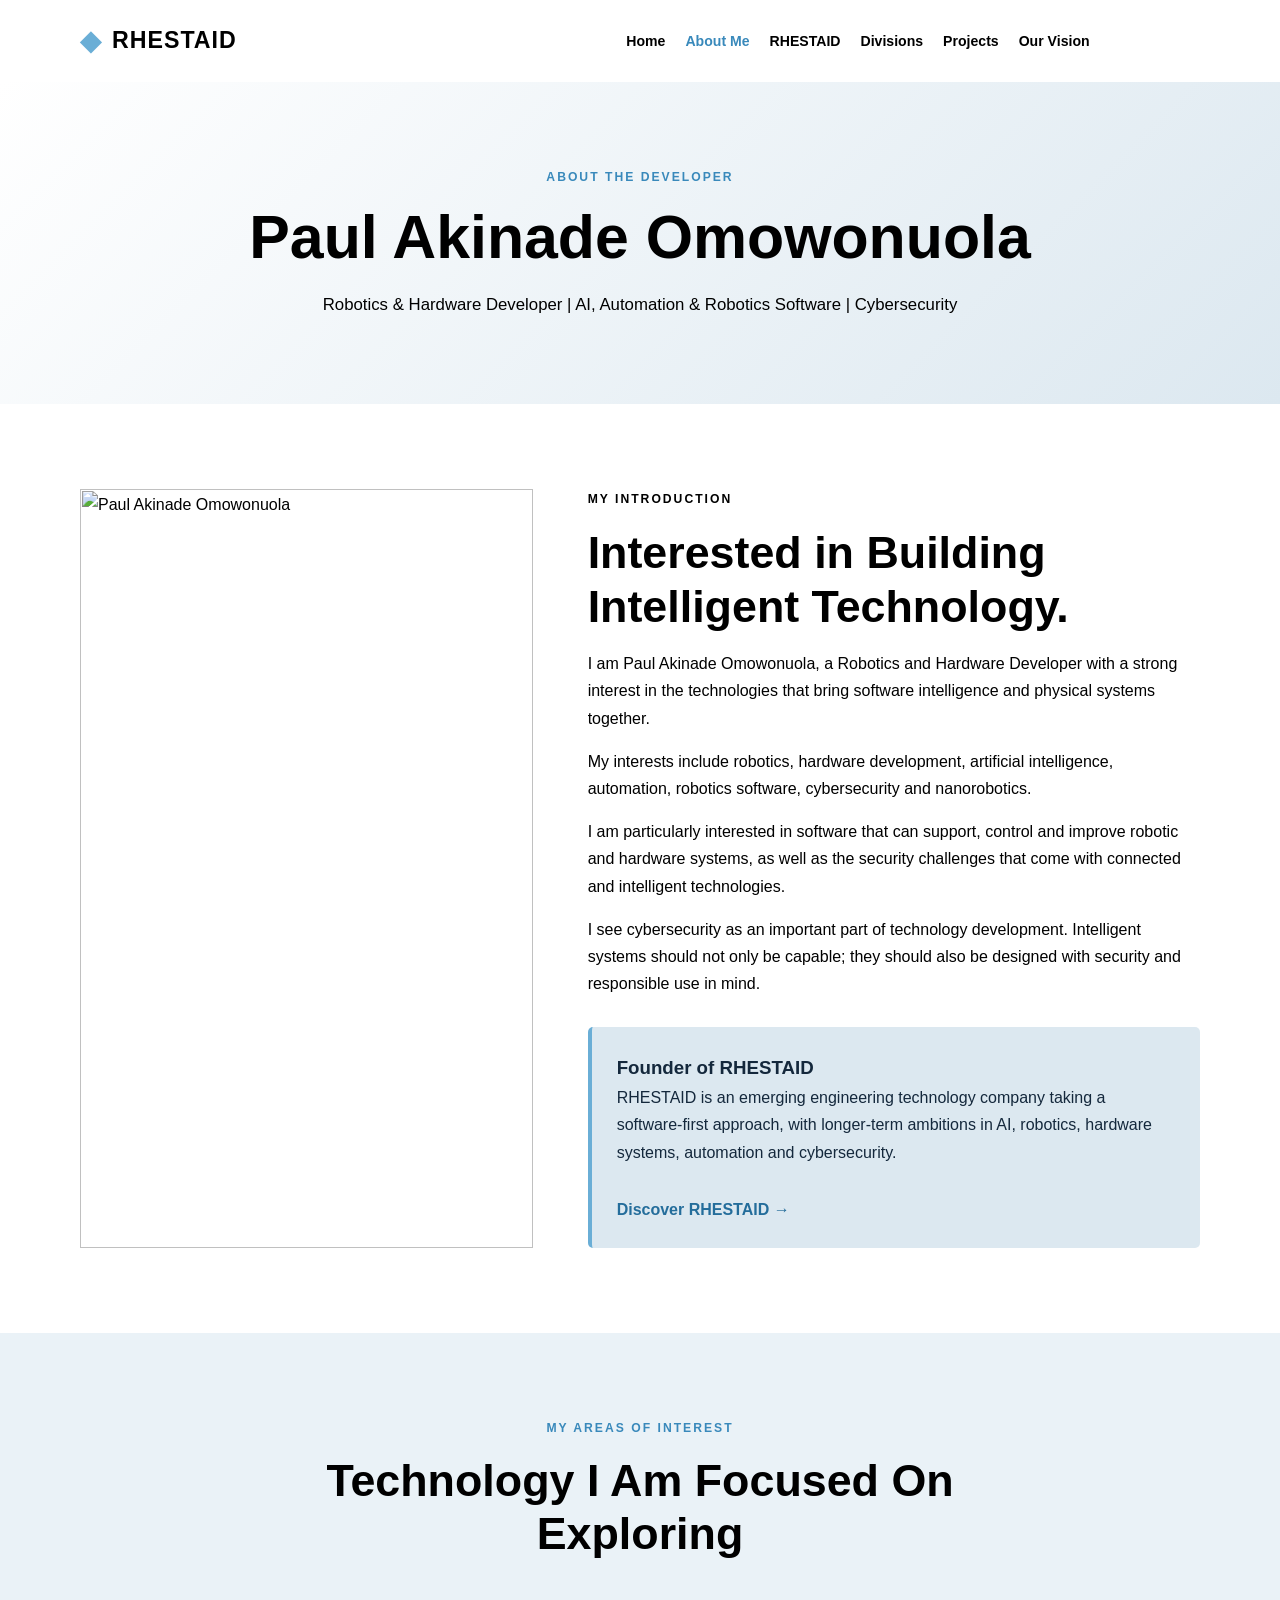
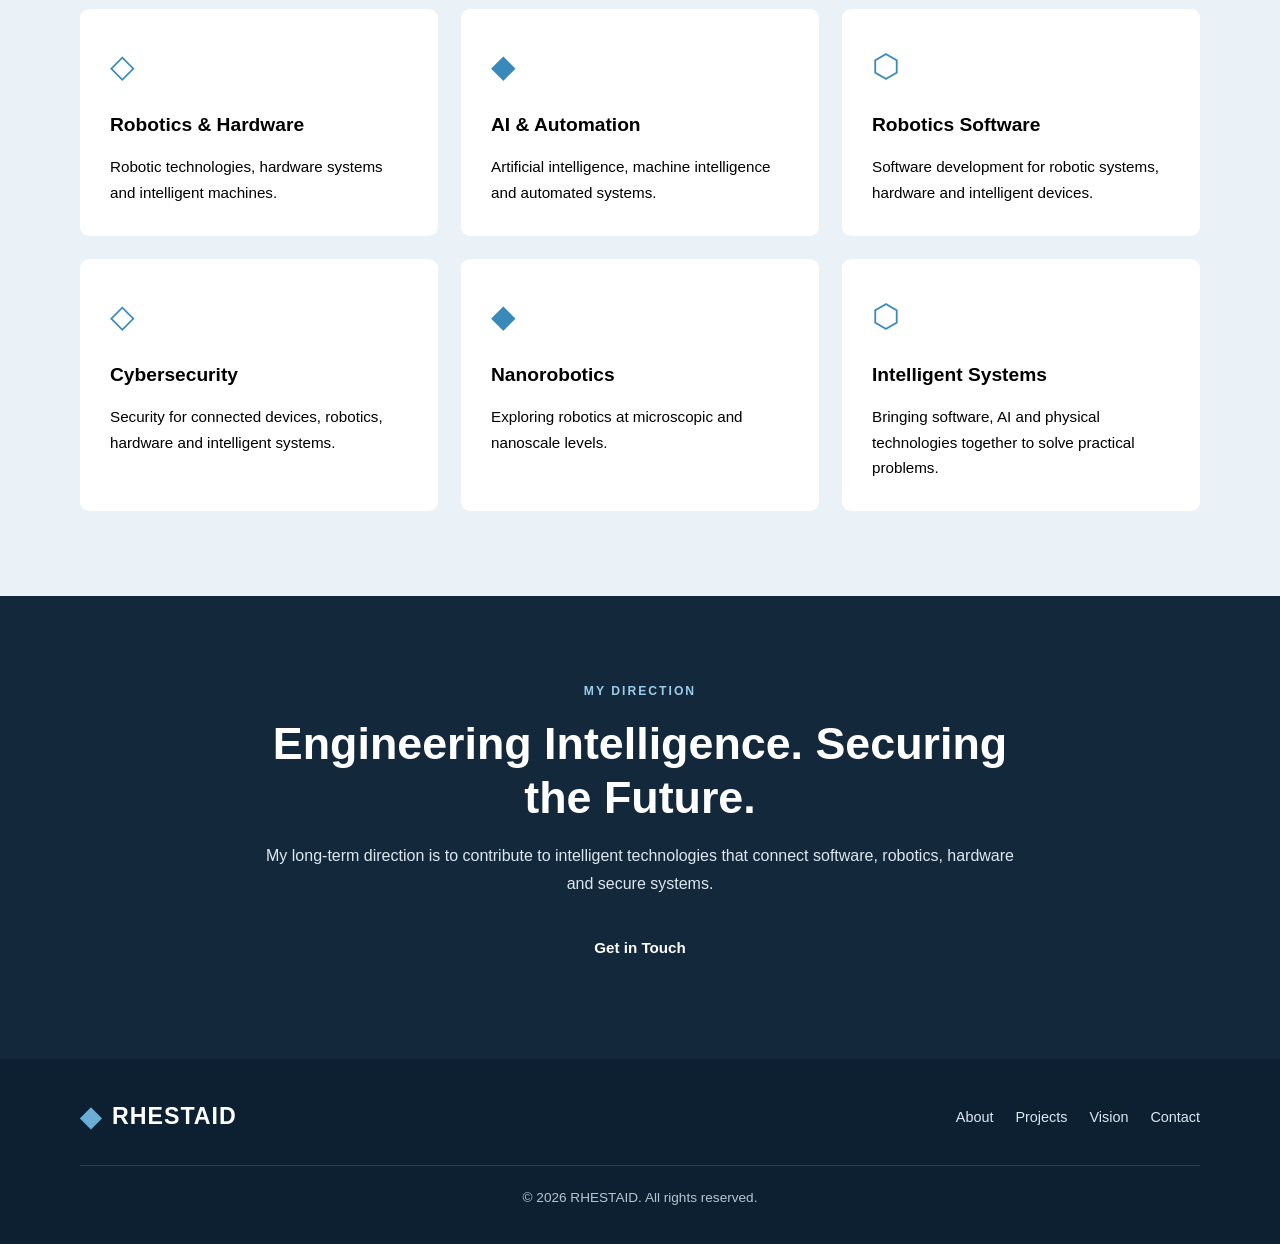
==== about.html @ d992449e "Add files via upload" ====
<!
<!DOCTYPE html>
<html lang="en">
<head>
    <meta charset="UTF-8">
    <meta name="viewport" content="width=device-width, initial-scale=1.0">
    <meta name="description" content="About Paul Akinade Omowonuola, Robotics and Hardware Developer and founder of RHESTAID.">
    <title>About Me | Paul Akinade Omowonuola</title>
    <link rel="stylesheet" href="style.css">
</head>
<body>

<header class="site-header">
    <div class="container navbar">
        <a href="index.html" class="logo"><span class="logo-diamond">◆</span> RHESTAID</a>
        <button class="menu-toggle" id="menu-toggle" aria-label="Open navigation" aria-expanded="false">☰</button>
        <nav>
            <ul class="nav-links" id="nav-links">
                <li><a href="index.html">Home</a></li>
                <li><a href="about.html" class="active">About Me</a></li>
                <li><a href="company.html">RHESTAID</a></li>
                <li><a href="divisions.html">Divisions</a></li>
                <li><a href="projects.html">Projects</a></li>
                <li><a href="vision.html">Our Vision</a></li>
                <li><a href="contact.html" class="nav-contact">Contact</a></li>
            </ul>
        </nav>
    </div>
</header>

<main>

    <section class="page-hero">
        <div class="container">
            <p class="eyebrow">ABOUT THE DEVELOPER</p>
            <h1>Paul Akinade Omowonuola</h1>
            <p>
                Robotics & Hardware Developer | AI, Automation &
                Robotics Software | Cybersecurity
            </p>
        </div>
    </section>

    <section class="section">
        <div class="container founder-profile">

            <div class="profile-image-wrap">
                <img src="images/paul.jpg"
                     alt="Paul Akinade Omowonuola"
                     class="founder-image">
            </div>

            <div class="profile-content">
                <p class="eyebrow">MY INTRODUCTION</p>
                <h2>Interested in Building Intelligent Technology.</h2>

                <p>
                    I am Paul Akinade Omowonuola, a Robotics and Hardware
                    Developer with a strong interest in the technologies
                    that bring software intelligence and physical systems
                    together.
                </p>

                <p>
                    My interests include robotics, hardware development,
                    artificial intelligence, automation, robotics software,
                    cybersecurity and nanorobotics.
                </p>

                <p>
                    I am particularly interested in software that can
                    support, control and improve robotic and hardware
                    systems, as well as the security challenges that come
                    with connected and intelligent technologies.
                </p>

                <p>
                    I see cybersecurity as an important part of technology
                    development. Intelligent systems should not only be
                    capable; they should also be designed with security
                    and responsible use in mind.
                </p>

                <div class="founder-company">
                    <h3>Founder of RHESTAID</h3>
                    <p>
                        RHESTAID is an emerging engineering technology
                        company taking a software-first approach, with
                        longer-term ambitions in AI, robotics, hardware
                        systems, automation and cybersecurity.
                    </p>
                    <a href="company.html" class="text-link">Discover RHESTAID →</a>
                </div>
            </div>

        </div>
    </section>

    <section class="section section-soft">
        <div class="container">
            <div class="section-heading">
                <p class="eyebrow">MY AREAS OF INTEREST</p>
                <h2>Technology I Am Focused On Exploring</h2>
            </div>

            <div class="feature-grid">
                <article class="feature-card">
                    <div class="feature-icon">◇</div>
                    <h3>Robotics & Hardware</h3>
                    <p>
                        Robotic technologies, hardware systems and
                        intelligent machines.
                    </p>
                </article>

                <article class="feature-card">
                    <div class="feature-icon">◆</div>
                    <h3>AI & Automation</h3>
                    <p>
                        Artificial intelligence, machine intelligence
                        and automated systems.
                    </p>
                </article>

                <article class="feature-card">
                    <div class="feature-icon">⬡</div>
                    <h3>Robotics Software</h3>
                    <p>
                        Software development for robotic systems,
                        hardware and intelligent devices.
                    </p>
                </article>

                <article class="feature-card">
                    <div class="feature-icon">◇</div>
                    <h3>Cybersecurity</h3>
                    <p>
                        Security for connected devices, robotics,
                        hardware and intelligent systems.
                    </p>
                </article>

                <article class="feature-card">
                    <div class="feature-icon">◆</div>
                    <h3>Nanorobotics</h3>
                    <p>
                        Exploring robotics at microscopic and
                        nanoscale levels.
                    </p>
                </article>

                <article class="feature-card">
                    <div class="feature-icon">⬡</div>
                    <h3>Intelligent Systems</h3>
                    <p>
                        Bringing software, AI and physical technologies
                        together to solve practical problems.
                    </p>
                </article>
            </div>
        </div>
    </section>

    <section class="section section-dark">
        <div class="container center-action">
            <p class="eyebrow">MY DIRECTION</p>
            <h2>Engineering Intelligence. Securing the Future.</h2>
            <p>
                My long-term direction is to contribute to intelligent
                technologies that connect software, robotics, hardware
                and secure systems.
            </p>
            <a href="contact.html" class="btn btn-primary">Get in Touch</a>
        </div>
    </section>

</main>

<footer class="site-footer">
    <div class="container footer-content">
        <a href="index.html" class="logo footer-logo"><span class="logo-diamond">◆</span> RHESTAID</a>
        <div class="footer-links">
            <a href="about.html">About</a>
            <a href="projects.html">Projects</a>
            <a href="vision.html">Vision</a>
            <a href="contact.html">Contact</a>
        </div>
        <p class="copyright">© <span id="year"></span> RHESTAID. All rights reserved.</p>
    </div>
</footer>

<script src="script.js"></script>
</body>
</html>
---- style.css ----
<
/* =====================================================
   RHESTAID WEBSITE
   COMPLETE DIAMOND THEME STYLESHEET
   ===================================================== */


/* 1. COLOURS */

:root {
    --diamond-white: #F7FAFC;
    --diamond-blue: #9CCCEB;
    --ice-silver: #DCE8F0;
    --deep-sapphire: #14283C;
    --platinum: #B8C5D0;
    --white: #FFFFFF;

    --text: #33475B;
    --muted: #536779;
    --border: #D5E2EB;

    --shadow: 0 12px 35px rgba(20, 40, 60, 0.08);
}


/* 2. GLOBAL SETTINGS */

* {
    margin: 0;
    padding: 0;
    box-sizing: border-box;
}

html {
    scroll-behavior: smooth;
}

body {
    font-family: Arial, Helvetica, sans-serif;
    background: var(--diamond-white);
    color: var(--text);
    line-height: 1.7;
}

img {
    max-width: 100%;
}

a {
    text-decoration: none;
    color: inherit;
}

button {
    font: inherit;
}

.container {
    width: min(1120px, 90%);
    margin: 0 auto;
}


/* 3. HEADER AND NAVIGATION */

.site-header {
    width: 100%;
    background: #FFFFFF;
    border-bottom: 1px solid var(--border);
    position: sticky;
    top: 0;
    z-index: 1000;
}

.navbar {
    min-height: 82px;
    display: flex;
    align-items: center;
    justify-content: space-between;
    gap: 25px;
}

.logo {
    display: inline-flex;
    align-items: center;
    gap: 10px;
    color: var(--deep-sapphire);
    font-size: 1.45rem;
    font-weight: 800;
    letter-spacing: 1px;
}

.logo-diamond {
    color: #6AAED6;
    font-size: 1.7rem;
}

.nav-links {
    display: flex;
    align-items: center;
    gap: 20px;
    list-style: none;
}

.nav-links a {
    color: var(--deep-sapphire);
    font-size: 0.88rem;
    font-weight: 600;
    transition: 0.25s ease;
}

.nav-links a:hover,
.nav-links a.active {
    color: #3989BB;
}

.nav-links .nav-contact {
    background: var(--deep-sapphire);
    color: #FFFFFF;
    padding: 11px 19px;
    border-radius: 5px;
}

.nav-links .nav-contact:hover,
.nav-links .nav-contact.active {
    background: #284C6A;
    color: #FFFFFF;
}

.menu-toggle {
    display: none;
    background: none;
    border: none;
    color: var(--deep-sapphire);
    font-size: 1.8rem;
    cursor: pointer;
}


/* 4. BUTTONS */

.btn {
    display: inline-flex;
    justify-content: center;
    align-items: center;
    padding: 13px 25px;
    border-radius: 5px;
    font-weight: 700;
    font-size: 0.95rem;
    transition: 0.25s ease;
}

.btn-primary {
    background: var(--deep-sapphire);
    color: #FFFFFF;
    border: 1px solid var(--deep-sapphire);
}

.btn-primary:hover {
    background: #284C6A;
    border-color: #284C6A;
    color: #FFFFFF;
    transform: translateY(-2px);
}

.btn-outline {
    background: transparent;
    color: var(--deep-sapphire);
    border: 1px solid var(--deep-sapphire);
}

.btn-outline:hover {
    background: var(--deep-sapphire);
    color: #FFFFFF;
}

.hero-buttons {
    display: flex;
    flex-wrap: wrap;
    gap: 14px;
    margin-top: 28px;
}


/* 5. HERO SECTION */

.hero {
    padding: 95px 0;
    background:
        radial-gradient(circle at 85% 20%, rgba(156, 204, 235, 0.22), transparent 32%),
        linear-gradient(135deg, #FFFFFF, #EDF5FA);
    overflow: hidden;
}

.hero-grid {
    display: grid;
    grid-template-columns: 1.15fr 0.85fr;
    align-items: center;
    gap: 65px;
}

.hero-content {
    min-width: 0;
}

.eyebrow {
    color: #3989BB;
    font-size: 0.76rem;
    font-weight: 800;
    letter-spacing: 2px;
    text-transform: uppercase;
    margin-bottom: 15px;
}

.hero h1 {
    color: var(--deep-sapphire);
    font-size: clamp(2.7rem, 5vw, 4.6rem);
    line-height: 1.12;
    letter-spacing: -2px;
    margin-bottom: 23px;
}

.hero-content > p:not(.eyebrow) {
    max-width: 590px;
    color: var(--muted);
    font-size: 1.08rem;
}

.hero-note {
    margin-top: 25px;
    font-size: 0.9rem;
    color: var(--muted);
}

.status-dot {
    display: inline-block;
    width: 9px;
    height: 9px;
    background: #55A985;
    border-radius: 50%;
    margin-right: 7px;
}


/* 6. DIAMOND HERO GRAPHIC */

.hero-visual {
    min-height: 420px;
    display: flex;
    align-items: center;
    justify-content: center;
    position: relative;
    overflow: hidden;
}

.diamond-orbit {
    position: absolute;
    width: 290px;
    height: 290px;
    border: 1px solid rgba(77, 145, 188, 0.4);
    transform: rotate(45deg);
    border-radius: 25px;
}

.orbit-one {
    width: 270px;
    height: 270px;
}

.orbit-two {
    width: 365px;
    height: 365px;
    border-color: rgba(77, 145, 188, 0.2);
}

.diamond-symbol {
    color: #4F9BC8;
    font-size: 9rem;
    text-shadow: 0 15px 35px rgba(77, 145, 188, 0.2);
    z-index: 1;
}

.visual-caption {
    position: absolute;
    bottom: 12px;
    color: var(--deep-sapphire);
    font-weight: 700;
    letter-spacing: 3px;
    font-size: 0.8rem;
}


/* 7. GENERAL SECTIONS */

.section {
    padding: 85px 0;
}

.section-soft {
    background: #EAF2F7;
}

.section-heading {
    max-width: 720px;
    text-align: center;
    margin: 0 auto 48px;
}

.section-heading h2,
.split-section h2,
.center-action h2 {
    color: var(--deep-sapphire);
    font-size: clamp(2rem, 4vw, 2.8rem);
    line-height: 1.2;
    margin-bottom: 18px;
}

.section-heading > p:last-child {
    color: var(--muted);
}


/* 8. FEATURE CARDS */

.feature-grid {
    display: grid;
    grid-template-columns: repeat(3, 1fr);
    gap: 23px;
}

.feature-card {
    background: #FFFFFF;
    color: var(--text);
    padding: 30px;
    border: 1px solid var(--border);
    border-radius: 9px;
    box-shadow: var(--shadow);
    transition: transform 0.25s ease, box-shadow 0.25s ease;
}

.feature-card:hover {
    transform: translateY(-5px);
    box-shadow: 0 18px 40px rgba(20, 40, 60, 0.12);
}

.feature-icon {
    color: #3989BB;
    font-size: 2rem;
    margin-bottom: 16px;
}

.feature-card h3,
.direction-card h3,
.division-card h3,
.ecosystem-item h3 {
    color: var(--deep-sapphire);
    font-size: 1.2rem;
    margin-bottom: 12px;
}

.feature-card p,
.direction-card p,
.division-card p,
.ecosystem-item p {
    color: var(--muted);
    font-size: 0.95rem;
}

.text-link {
    display: inline-block;
    margin-top: 14px;
    color: #246D9B;
    font-weight: 700;
}

.text-link:hover {
    color: var(--deep-sapphire);
}


/* 9. SPLIT SECTIONS */

.split-section {
    display: grid;
    grid-template-columns: 1fr 1fr;
    align-items: center;
    gap: 55px;
}

.split-section > div > p:not(.eyebrow) {
    margin-bottom: 17px;
    color: var(--muted);
}


/* 10. INFORMATION PANEL */

.info-panel {
    background: #14283C;
    color: #FFFFFF;
    padding: 42px;
    border-radius: 10px;
    box-shadow: var(--shadow);
}

.info-panel h3 {
    font-size: 1.6rem;
    margin-bottom: 15px;
    color: #FFFFFF;
}

.info-panel p {
    color: #FFFFFF;
    margin-bottom: 15px;
}

.info-panel .eyebrow {
    color: var(--diamond-blue);
}

.panel-symbol {
    color: var(--diamond-blue);
    font-size: 3rem;
    margin-bottom: 15px;
}


/* 11. FOUNDER PORTRAIT */

.founder-preview {
    display: grid;
    grid-template-columns: 0.85fr 1.15fr;
    align-items: center;
    gap: 65px;
}

.founder-image-wrap,
.profile-image-wrap {
    background: transparent;
    padding: 0;
    border: none;
    border-radius: 0;
    box-shadow: none;
    overflow: hidden;
}

.founder-image {
    display: block;
    width: 100%;
    height: auto;
    object-fit: contain;
    object-position: center;
    aspect-ratio: auto;
    padding: 0;
    margin: 0;
    border: none;
    border-radius: 0;
    box-shadow: none;
}

.founder-content h2,
.profile-content h2 {
    color: var(--deep-sapphire);
    font-size: clamp(2rem, 4vw, 2.8rem);
    line-height: 1.2;
    margin-bottom: 17px;
}

.founder-content h3 {
    color: #3989BB;
    margin-bottom: 15px;
}

.founder-content p,
.profile-content p {
    color: var(--muted);
    margin-bottom: 16px;
}


/* 12. FOUNDER COMPANY PANEL */

.founder-company {
    margin-top: 30px;
    padding: 25px;
    background: #DCE8F0;
    color: #14283C;
    border-left: 4px solid #6AAED6;
    border-radius: 5px;
}

.founder-company h3,
.founder-company p,
.founder-company a {
    color: #14283C;
}


/* 13. DARK SECTIONS */

.section-dark {
    background: #14283C;
    color: #FFFFFF;
}

.light-heading h2,
.section-dark .center-action h2 {
    color: #FFFFFF;
}

.light-heading p,
.section-dark .center-action > p:not(.eyebrow) {
    color: #DCE8F0;
}

.section-dark .eyebrow {
    color: #9CCCEB;
}

.direction-grid {
    display: grid;
    grid-template-columns: repeat(2, 1fr);
    gap: 25px;
}

.direction-card {
    background: #FFFFFF;
    padding: 35px;
    border-radius: 9px;
    border: 1px solid var(--border);
    box-shadow: var(--shadow);
}

.direction-card .eyebrow {
    margin-top: 8px;
}

.center-action {
    text-align: center;
    max-width: 760px;
    margin: 0 auto;
}

.center-action > p:not(.eyebrow) {
    color: var(--muted);
    margin-bottom: 25px;
}


/* 14. PROJECTS */

.project-preview,
.ecosystem-grid {
    display: grid;
    grid-template-columns: repeat(2, 1fr);
    gap: 23px;
}

.project-main-card {
    background: #FFFFFF;
    border: 1px solid var(--border);
    border-radius: 10px;
    padding: 35px;
    box-shadow: var(--shadow);
}

.project-label {
    display: inline-block;
    padding: 6px 12px;
    border-radius: 30px;
    background: #E5F3FA;
    color: #246D9B;
    font-size: 0.75rem;
    font-weight: 800;
    margin-bottom: 18px;
}

.project-main-content h2 {
    color: var(--deep-sapphire);
    font-size: 1.7rem;
    margin-bottom: 15px;
}

.project-main-content p {
    color: var(--muted);
}

.project-number {
    color: #6AAED6;
    font-size: 2.5rem;
    font-weight: 800;
    margin-bottom: 15px;
}

.project-status {
    display: inline-block;
    color: #246D9B;
    background: #E5F3FA;
    padding: 5px 11px;
    border-radius: 20px;
    font-size: 0.75rem;
    font-weight: 700;
    margin-top: 15px;
}


/* 15. DIVISIONS */

.division-grid {
    display: grid;
    grid-template-columns: repeat(3, 1fr);
    gap: 23px;
}

.division-card {
    background: #FFFFFF;
    border: 1px solid var(--border);
    border-radius: 9px;
    padding: 28px;
    box-shadow: var(--shadow);
}

.division-top {
    display: flex;
    justify-content: space-between;
    align-items: center;
    margin-bottom: 17px;
}

.division-number {
    color: var(--platinum);
    font-size: 1.2rem;
    font-weight: 800;
}

.division-symbol {
    color: #4F9BC8;
    font-size: 2rem;
}

.ecosystem-item {
    background: #FFFFFF;
    padding: 27px;
    border: 1px solid var(--border);
    border-radius: 8px;
}

.muted-note {
    color: var(--muted);
    font-size: 0.88rem;
    margin-top: 18px;
}


/* 16. PAGE HERO */

.page-hero {
    padding: 85px 0;
    text-align: center;
    background: linear-gradient(135deg, #FFFFFF 0%, #DCE8F0 100%);
}

.page-hero h1 {
    color: var(--deep-sapphire);
    font-size: clamp(2.5rem, 5vw, 3.8rem);
    line-height: 1.15;
    margin-bottom: 18px;
}

.page-hero p:not(.eyebrow) {
    max-width: 700px;
    margin: 0 auto;
    color: var(--muted);
    font-size: 1.05rem;
}


/* 17. ABOUT PAGE */

.founder-profile {
    display: grid;
    grid-template-columns: 0.85fr 1.15fr;
    align-items: start;
    gap: 55px;
}


/* 18. CONTACT PAGE */

.contact-details {
    display: grid;
    gap: 18px;
    margin-top: 30px;
}

.contact-details .feature-card {
    padding: 25px;
}

.contact-details .feature-card p {
    margin-bottom: 5px;
}


/* 19. CONTACT BANNER */

.contact-banner {
    background: #DCE8F0;
    padding: 45px;
    border-radius: 10px;
    text-align: center;
}


/* 20. FOOTER */

.site-footer {
    background: #0D2032;
    color: #FFFFFF;
    padding: 35px 0;
}

.footer-content {
    display: flex;
    align-items: center;
    justify-content: space-between;
    flex-wrap: wrap;
    gap: 25px;
}

.footer-logo {
    color: #FFFFFF;
}

.footer-links {
    display: flex;
    flex-wrap: wrap;
    gap: 22px;
}

.footer-links a {
    color: #DCE8F0;
    font-size: 0.9rem;
}

.footer-links a:hover {
    color: #9CCCEB;
}

.copyright {
    width: 100%;
    border-top: 1px solid rgba(255, 255, 255, 0.13);
    padding-top: 20px;
    color: #B8C5D0;
    font-size: 0.85rem;
    text-align: center;
}


/* 21. TABLET RESPONSIVENESS */

@media (max-width: 950px) {

    .nav-links {
        gap: 12px;
    }

    .nav-links a {
        font-size: 0.8rem;
    }

    .hero-grid {
        gap: 30px;
    }

    .division-grid {
        grid-template-columns: repeat(2, 1fr);
    }
}


/* 22. MOBILE RESPONSIVENESS */

@media (max-width: 760px) {

    .navbar {
        min-height: 70px;
    }

    .menu-toggle {
        display: block;
    }

    .nav-links {
        display: none;
        position: absolute;
        top: 70px;
        left: 0;
        width: 100%;
        background: #FFFFFF;
        flex-direction: column;
        align-items: stretch;
        gap: 0;
        padding: 12px 5% 20px;
        border-bottom: 1px solid var(--border);
        box-shadow: var(--shadow);
    }

    .nav-links.show {
        display: flex;
    }

    .nav-links li {
        width: 100%;
    }

    .nav-links a {
        display: block;
        padding: 13px 8px;
        font-size: 0.95rem;
    }

    .nav-links .nav-contact {
        margin-top: 8px;
        text-align: center;
    }

    .hero {
        padding: 65px 0;
    }

    .hero-grid,
    .split-section,
    .founder-preview,
    .founder-profile {
        grid-template-columns: 1fr;
        gap: 35px;
    }

    .hero h1 {
        font-size: 2.8rem;
    }

    .hero-visual {
        min-height: 320px;
    }

    .diamond-symbol {
        font-size: 7rem;
    }

    .orbit-two {
        width: 290px;
        height: 290px;
    }

    .orbit-one {
        width: 220px;
        height: 220px;
    }

    .section {
        padding: 65px 0;
    }

    .feature-grid,
    .direction-grid,
    .division-grid,
    .project-preview,
    .ecosystem-grid {
        grid-template-columns: 1fr;
    }

    .founder-image-wrap,
    .profile-image-wrap {
        max-width: 480px;
        margin: 0 auto;
    }

    .info-panel {
        padding: 30px;
    }

    .footer-content {
        flex-direction: column;
        text-align: center;
    }

    .footer-links {
        justify-content: center;
    }
}


/* 23. SMALL MOBILE SCREENS */

@media (max-width: 420px) {

    .container {
        width: 92%;
    }

    .hero h1 {
        font-size: 2.35rem;
    }

    .page-hero {
        padding: 65px 0;
    }

    .btn {
        width: 100%;
    }

    .hero-buttons {
        flex-direction: column;
    }

    .feature-card,
    .direction-card,
    .division-card,
    .project-main-card {
        padding: 23px;
    }
}


/* 24. FINAL TEXT CONTRAST PROTECTION */

.info-panel .btn-primary {
    background: #9CCCEB;
    color: #14283C;
    border-color: #9CCCEB;
}

.info-panel .btn-primary:hover {
    background: #FFFFFF;
    color: #14283C;
    border-color: #FFFFFF;
}

.founder-company .text-link {
    color: #246D9B;
}

.founder-company .text-link:hover {
    color: #14283C;
}

/* =========================================
   RHESTAID: FIX INVISIBLE CARD CONTENT
   ========================================= */

/* Make all cards inside dark sections readable */
.section-dark .feature-card,
.section-dark .division-card,
.section-dark .ecosystem-item,
.section-dark .direction-card,
.section-dark .project-main-card,
.section-dark article {
    background: #FFFFFF !important;
    color: #14283C !important;
    opacity: 1 !important;
    visibility: visible !important;
}

/* Force headings and paragraphs to use dark text */
.section-dark .feature-card h1,
.section-dark .feature-card h2,
.section-dark .feature-card h3,
.section-dark .feature-card p,
.section-dark .division-card h1,
.section-dark .division-card h2,
.section-dark .division-card h3,
.section-dark .division-card p,
.section-dark .ecosystem-item h1,
.section-dark .ecosystem-item h2,
.section-dark .ecosystem-item h3,
.section-dark .ecosystem-item p,
.section-dark .direction-card h1,
.section-dark .direction-card h2,
.section-dark .direction-card h3,
.section-dark .direction-card p,
.section-dark .project-main-card h1,
.section-dark .project-main-card h2,
.section-dark .project-main-card h3,
.section-dark .project-main-card p {
    color: #14283C !important;
    opacity: 1 !important;
    visibility: visible !important;
}

/* Keep card icons blue */
.section-dark .feature-card .feature-icon,
.section-dark .division-card .division-symbol,
.section-dark .division-card .division-number,
.section-dark .ecosystem-item .feature-icon {
    color: #3989BB !important;
}

/* Ensure card content is not hidden */
.section-dark .feature-card *,
.section-dark .division-card *,
.section-dark .ecosystem-item *,
.section-dark .direction-card *,
.section-dark .project-main-card * {
    visibility: visible;
}

/* Keep the dark section background */
.section-dark {
    background: #14283C !important;
}

/* Prevent unwanted horizontal overflow */
html,
body {
    max-width: 100%;
    overflow-x: hidden;
}
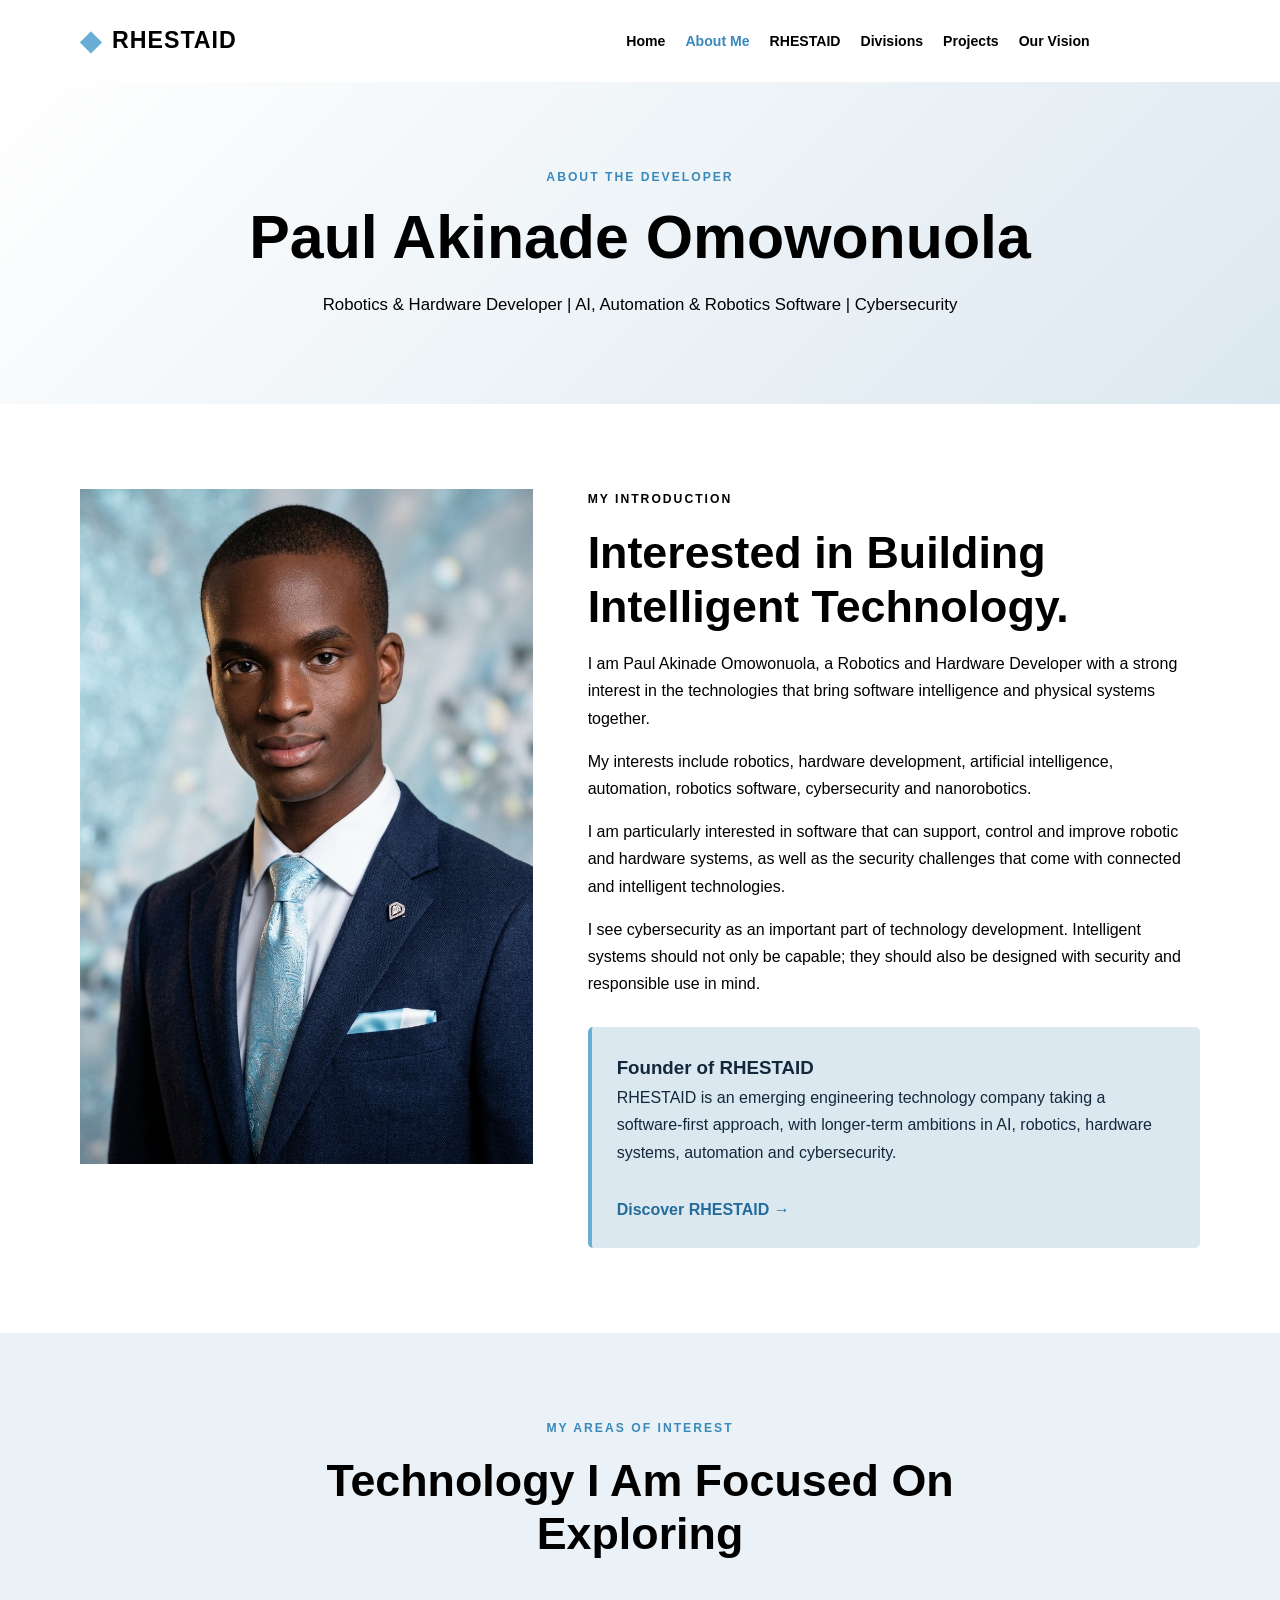
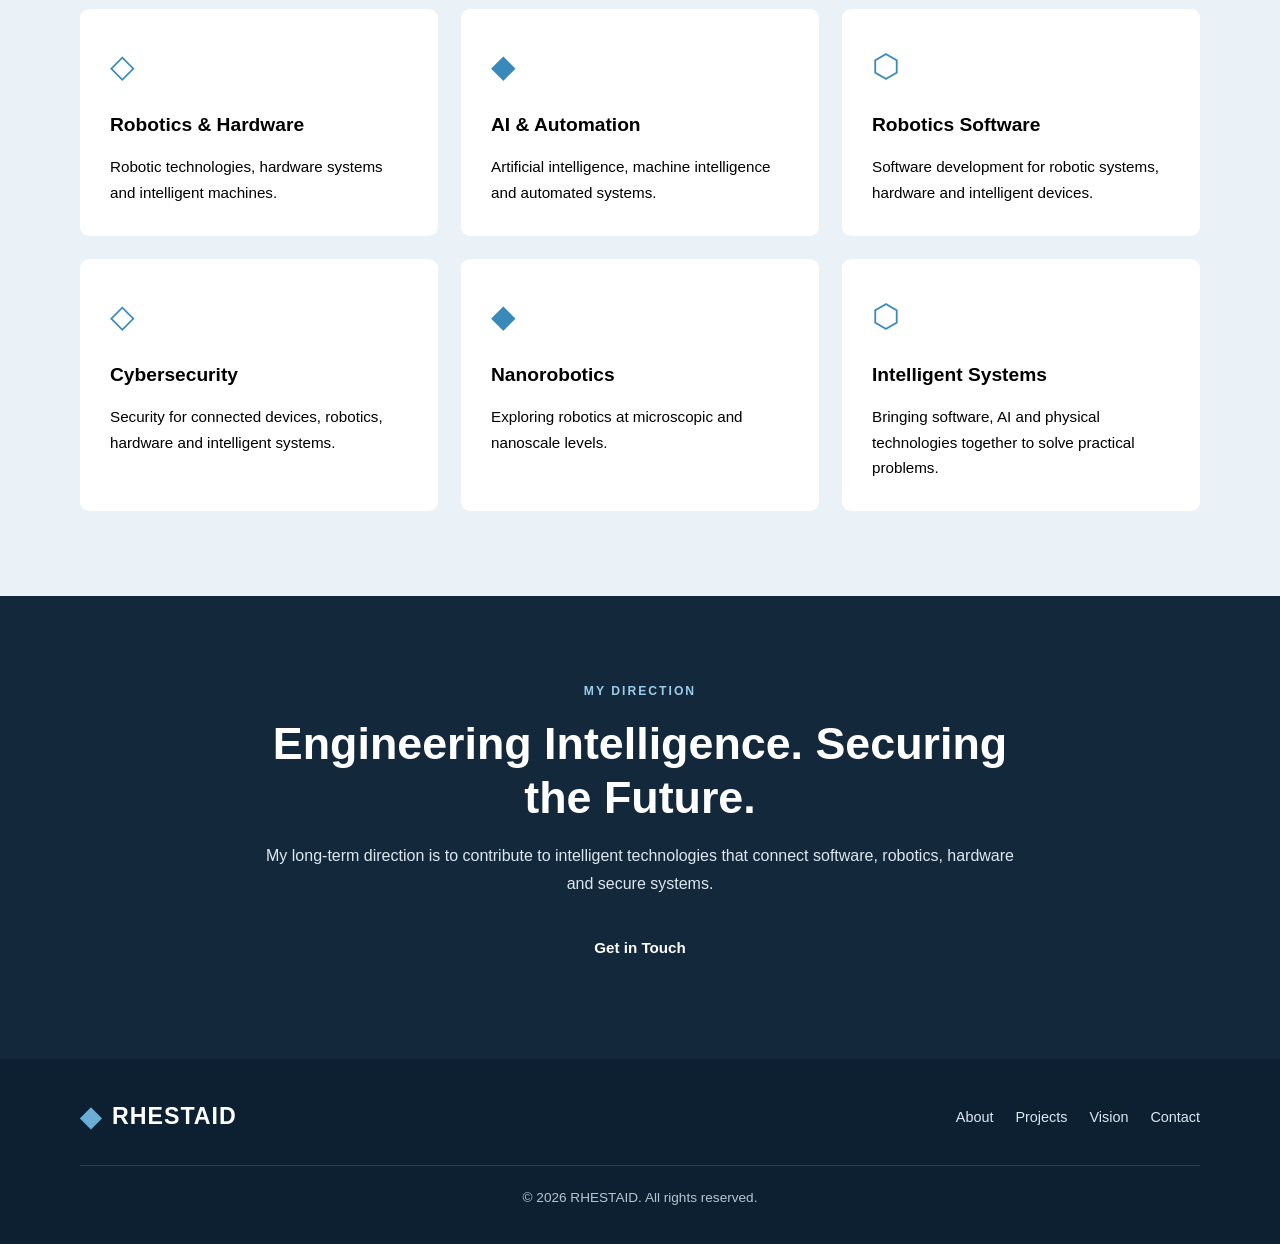
==== commit d88c9e76: "Update about.html" ====
--- a/about.html
+++ b/about.html
@@ -1,5 +1,3 @@
-
-<!
 <!DOCTYPE html>
 <html lang="en">
 <head>
@@ -46,7 +44,7 @@
         <div class="container founder-profile">
 
             <div class="profile-image-wrap">
-                <img src="images/paul.jpg"
+                <img src="paul.jpg"
                      alt="Paul Akinade Omowonuola"
                      class="founder-image">
             </div>
